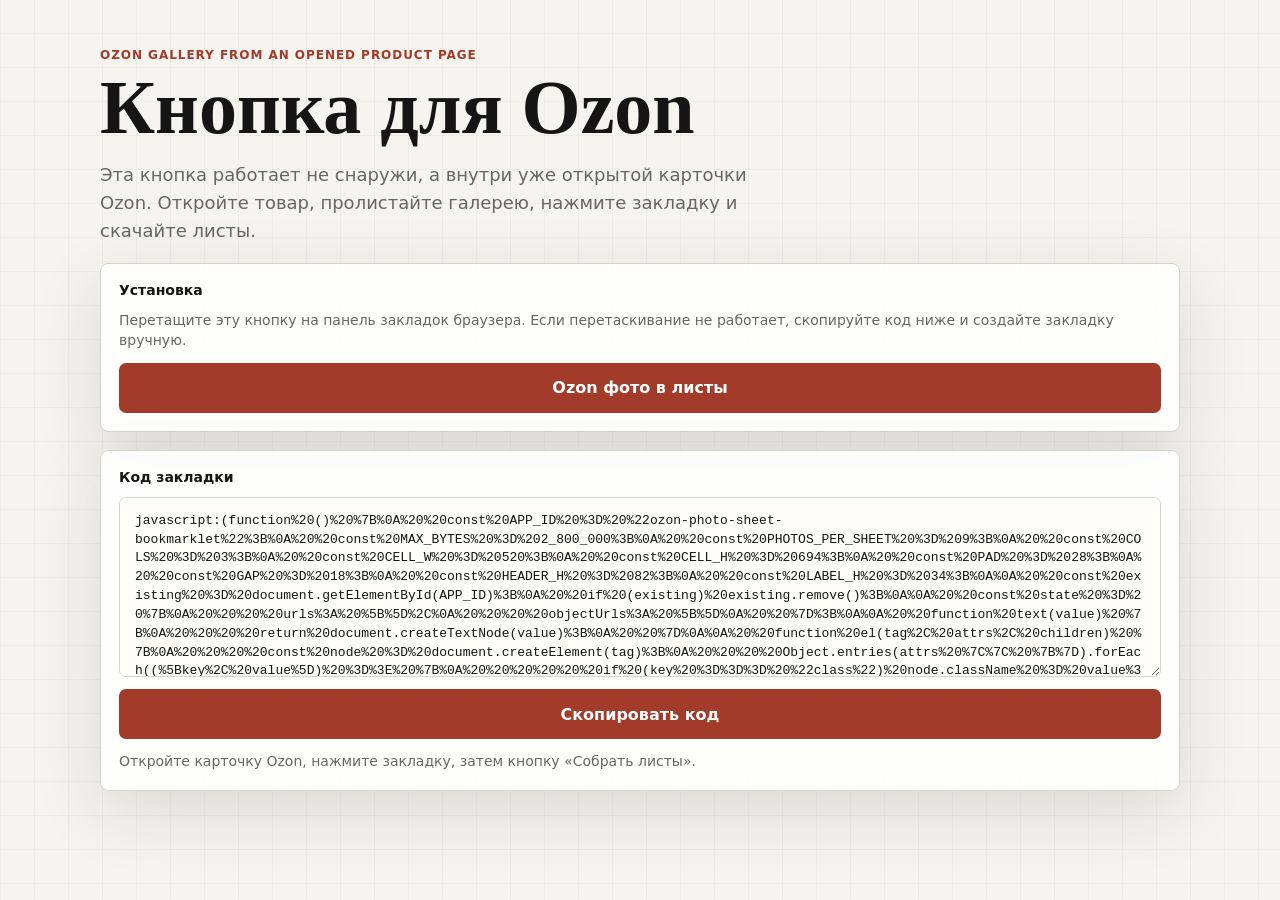
==== ozon-bookmarklet.html @ d24d4fb4 "Add Ozon bookmarklet prototype" ====
<!doctype html>
<html lang="ru">
  <head>
    <meta charset="utf-8">
    <meta name="viewport" content="width=device-width, initial-scale=1">
    <title>Ozon Bookmarklet</title>
    <link rel="stylesheet" href="styles.css">
  </head>
  <body>
    <main class="app-shell">
      <section class="workspace">
        <div class="intro">
          <p class="kicker">Ozon gallery from an opened product page</p>
          <h1>Кнопка для Ozon</h1>
          <p class="lead">
            Эта кнопка работает не снаружи, а внутри уже открытой карточки Ozon.
            Откройте товар, пролистайте галерею, нажмите закладку и скачайте листы.
          </p>
        </div>

        <section class="control-panel">
          <label>Установка</label>
          <p class="hint">
            Перетащите эту кнопку на панель закладок браузера. Если перетаскивание не работает,
            скопируйте код ниже и создайте закладку вручную.
          </p>
          <a id="bookmarklet-link" class="download-link" href="#">Ozon фото в листы</a>
        </section>

        <section class="control-panel">
          <label for="bookmarklet-code">Код закладки</label>
          <textarea id="bookmarklet-code" readonly rows="8"></textarea>
          <button id="copy-button" type="button">Скопировать код</button>
          <p id="copy-status" class="hint">Откройте карточку Ozon, нажмите закладку, затем кнопку «Собрать листы».</p>
        </section>
      </section>
    </main>

    <script src="ozon-bookmarklet-page.js"></script>
  </body>
</html>
---- styles.css ----
:root {
  --bg: #f5f4ef;
  --ink: #151515;
  --muted: #68665f;
  --panel: #ffffff;
  --line: #d9d4ca;
  --accent: #a23b2a;
  --accent-dark: #7f2a1e;
  --focus: #1f6feb;
  --shadow: 0 20px 70px rgba(39, 34, 24, 0.12);
}

* {
  box-sizing: border-box;
}

body {
  margin: 0;
  min-height: 100vh;
  background:
    linear-gradient(90deg, rgba(21, 21, 21, 0.035) 1px, transparent 1px),
    linear-gradient(0deg, rgba(21, 21, 21, 0.035) 1px, transparent 1px),
    var(--bg);
  background-size: 34px 34px;
  color: var(--ink);
  font-family: Inter, ui-sans-serif, system-ui, -apple-system, BlinkMacSystemFont, "Segoe UI", sans-serif;
}

button,
input,
.download-link {
  font: inherit;
}

.app-shell {
  width: min(1080px, calc(100% - 28px));
  margin: 0 auto;
  padding: 48px 0;
}

.workspace {
  display: grid;
  gap: 18px;
}

.intro {
  max-width: 780px;
}

.kicker {
  margin: 0 0 10px;
  color: var(--accent);
  font-size: 12px;
  font-weight: 800;
  letter-spacing: 0.08em;
  text-transform: uppercase;
}

h1 {
  margin: 0;
  font-family: Georgia, "Times New Roman", serif;
  font-size: clamp(38px, 6vw, 76px);
  line-height: 0.94;
  letter-spacing: 0;
}

.lead {
  max-width: 660px;
  margin: 18px 0 0;
  color: var(--muted);
  font-size: 18px;
  line-height: 1.55;
}

.control-panel,
.status-panel,
.sheet-card {
  border: 1px solid var(--line);
  border-radius: 8px;
  background: rgba(255, 255, 255, 0.88);
  box-shadow: var(--shadow);
}

.control-panel {
  display: grid;
  gap: 12px;
  padding: 18px;
}

label {
  font-size: 14px;
  font-weight: 800;
}

.input-row {
  display: grid;
  grid-template-columns: 1fr auto;
  gap: 10px;
}

input {
  width: 100%;
  min-width: 0;
  border: 1px solid var(--line);
  border-radius: 7px;
  padding: 14px 15px;
  background: #fffdf8;
  color: var(--ink);
  outline: none;
}

textarea {
  width: 100%;
  min-width: 0;
  resize: vertical;
  border: 1px solid var(--line);
  border-radius: 7px;
  padding: 14px 15px;
  background: #fffdf8;
  color: var(--ink);
  font: 13px/1.45 ui-monospace, SFMono-Regular, Consolas, "Liberation Mono", monospace;
  outline: none;
}

input:focus {
  border-color: var(--focus);
  box-shadow: 0 0 0 3px rgba(31, 111, 235, 0.16);
}

button,
.download-link {
  display: inline-flex;
  align-items: center;
  justify-content: center;
  border: 0;
  border-radius: 7px;
  padding: 0 20px;
  min-height: 50px;
  background: var(--accent);
  color: #fff;
  font-weight: 800;
  text-decoration: none;
  cursor: pointer;
}

button:hover,
.download-link:hover {
  background: var(--accent-dark);
}

button:disabled {
  cursor: not-allowed;
  opacity: 0.55;
}

.download-link:focus-visible,
button:focus-visible {
  outline: 3px solid rgba(31, 111, 235, 0.42);
  outline-offset: 2px;
}

.hint {
  margin: 0;
  color: var(--muted);
  font-size: 14px;
  line-height: 1.45;
}

.status-panel {
  padding: 14px 18px 16px;
}

.status {
  color: var(--muted);
  font-size: 15px;
  line-height: 1.45;
}

.meter {
  height: 7px;
  margin-top: 12px;
  overflow: hidden;
  border-radius: 999px;
  background: #e8e2d7;
}

.meter-fill {
  width: 0;
  height: 100%;
  background: var(--accent);
  transition: width 180ms ease;
}

.results {
  display: grid;
  gap: 18px;
}

.download-all {
  justify-self: start;
}

.sheet-card {
  display: grid;
  gap: 14px;
  padding: 14px;
}

.sheet-card header {
  display: flex;
  align-items: center;
  justify-content: space-between;
  gap: 14px;
}

.sheet-title {
  margin: 0;
  font-size: 16px;
  font-weight: 900;
}

.sheet-meta {
  margin: 4px 0 0;
  color: var(--muted);
  font-size: 13px;
}

.sheet-card img {
  width: 100%;
  height: auto;
  border: 1px solid var(--line);
  border-radius: 6px;
  background: #fff;
}

.error {
  color: #8e1f12;
}

@media (max-width: 720px) {
  .app-shell {
    width: min(100% - 18px, 1080px);
    padding: 28px 0;
  }

  .input-row,
  .sheet-card header {
    grid-template-columns: 1fr;
    display: grid;
  }

  button {
    width: 100%;
  }
}
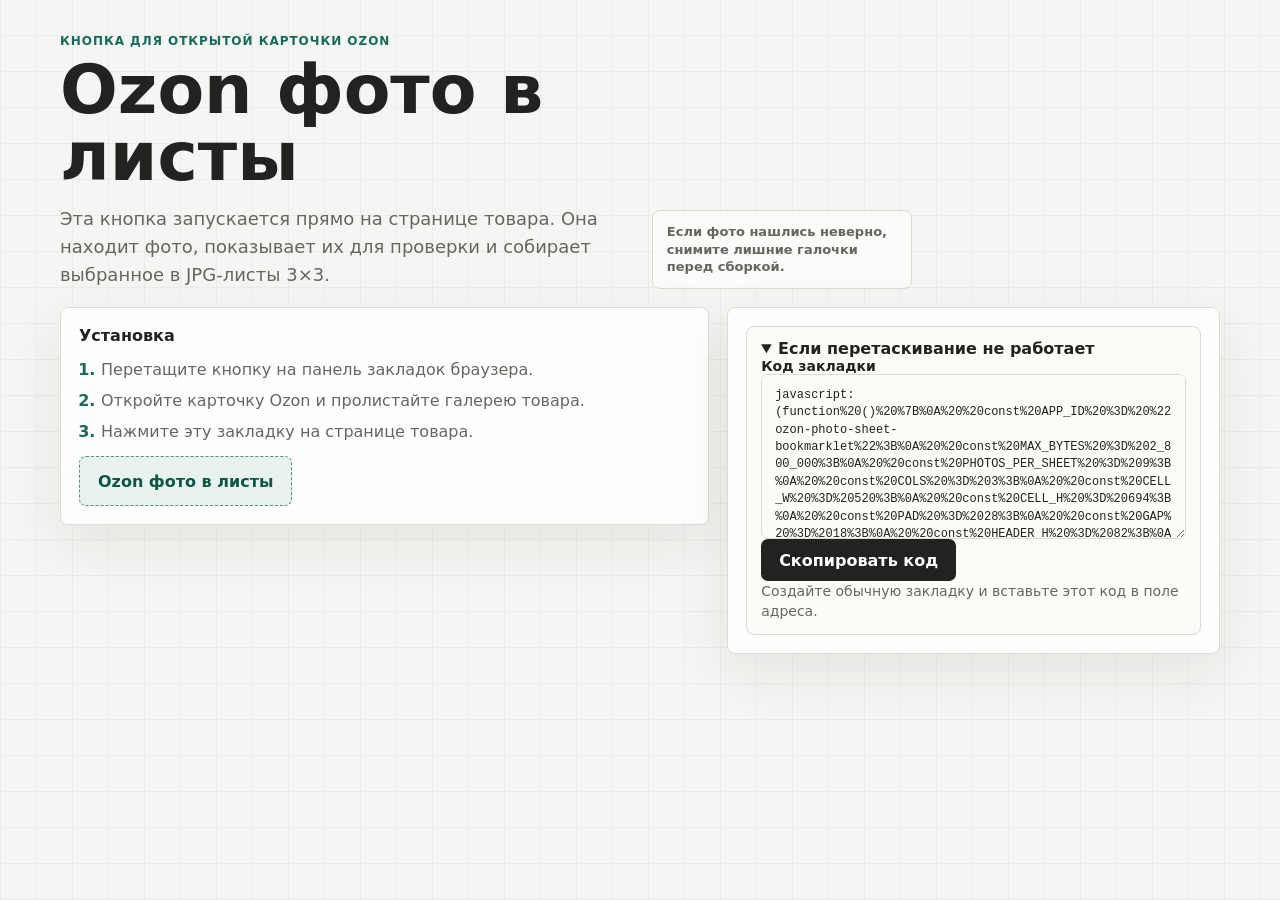
==== commit 321294f1: "Unify WB and Ozon photo sheet tool" ====
--- a/ozon-bookmarklet.html
+++ b/ozon-bookmarklet.html
@@ -3,35 +3,46 @@
   <head>
     <meta charset="utf-8">
     <meta name="viewport" content="width=device-width, initial-scale=1">
-    <title>Ozon Bookmarklet</title>
+    <title>Ozon фото в листы</title>
     <link rel="stylesheet" href="styles.css">
   </head>
   <body>
     <main class="app-shell">
-      <section class="workspace">
-        <div class="intro">
-          <p class="kicker">Ozon gallery from an opened product page</p>
-          <h1>Кнопка для Ozon</h1>
+      <section class="tool-head" aria-labelledby="page-title">
+        <div>
+          <p class="kicker">Кнопка для открытой карточки Ozon</p>
+          <h1 id="page-title">Ozon фото в листы</h1>
           <p class="lead">
-            Эта кнопка работает не снаружи, а внутри уже открытой карточки Ozon.
-            Откройте товар, пролистайте галерею, нажмите закладку и скачайте листы.
+            Эта кнопка запускается прямо на странице товара. Она находит фото,
+            показывает их для проверки и собирает выбранное в JPG-листы 3×3.
           </p>
         </div>
+        <p class="head-note">Если фото нашлись неверно, снимите лишние галочки перед сборкой.</p>
+      </section>
 
-        <section class="control-panel">
-          <label>Установка</label>
-          <p class="hint">
-            Перетащите эту кнопку на панель закладок браузера. Если перетаскивание не работает,
-            скопируйте код ниже и создайте закладку вручную.
-          </p>
-          <a id="bookmarklet-link" class="download-link" href="#">Ozon фото в листы</a>
+      <section class="tool-grid">
+        <section class="work-panel">
+          <div class="ozon-steps">
+            <p class="panel-title">Установка</p>
+            <ol class="steps">
+              <li>Перетащите кнопку на панель закладок браузера.</li>
+              <li>Откройте карточку Ozon и пролистайте галерею товара.</li>
+              <li>Нажмите эту закладку на странице товара.</li>
+            </ol>
+            <a id="bookmarklet-link" class="bookmarklet-button" href="#">Ozon фото в листы</a>
+          </div>
         </section>
 
-        <section class="control-panel">
-          <label for="bookmarklet-code">Код закладки</label>
-          <textarea id="bookmarklet-code" readonly rows="8"></textarea>
-          <button id="copy-button" type="button">Скопировать код</button>
-          <p id="copy-status" class="hint">Откройте карточку Ozon, нажмите закладку, затем кнопку «Собрать листы».</p>
+        <section class="work-panel">
+          <details class="compact-details" open>
+            <summary>Если перетаскивание не работает</summary>
+            <label for="bookmarklet-code">Код закладки</label>
+            <textarea id="bookmarklet-code" readonly rows="8"></textarea>
+            <button id="copy-button" class="secondary-action" type="button">Скопировать код</button>
+            <p id="copy-status" class="hint">
+              Создайте обычную закладку и вставьте этот код в поле адреса.
+            </p>
+          </details>
         </section>
       </section>
     </main>
--- a/styles.css
+++ b/styles.css
@@ -1,161 +1,269 @@
 :root {
-  --bg: #f5f4ef;
-  --ink: #151515;
-  --muted: #68665f;
+  --bg: #f5f6f3;
+  --ink: #20231f;
+  --muted: #62685f;
   --panel: #ffffff;
-  --line: #d9d4ca;
-  --accent: #a23b2a;
-  --accent-dark: #7f2a1e;
-  --focus: #1f6feb;
-  --shadow: 0 20px 70px rgba(39, 34, 24, 0.12);
+  --line: #d8ddd2;
+  --accent: #176b5b;
+  --accent-dark: #0f5548;
+  --warning: #b7791f;
+  --warning-soft: #fbf4e4;
+  --danger: #9f2418;
+  --paper: #fbfcf8;
+  --focus: #176b5b;
+  --shadow: 0 18px 55px rgba(32, 35, 31, 0.08);
 }
 
 * {
   box-sizing: border-box;
 }
 
+html {
+  min-width: 320px;
+}
+
 body {
   margin: 0;
   min-height: 100vh;
   background:
-    linear-gradient(90deg, rgba(21, 21, 21, 0.035) 1px, transparent 1px),
-    linear-gradient(0deg, rgba(21, 21, 21, 0.035) 1px, transparent 1px),
+    linear-gradient(90deg, rgba(32, 35, 31, 0.045) 1px, transparent 1px),
+    linear-gradient(0deg, rgba(32, 35, 31, 0.045) 1px, transparent 1px),
     var(--bg);
-  background-size: 34px 34px;
+  background-size: 36px 36px;
   color: var(--ink);
-  font-family: Inter, ui-sans-serif, system-ui, -apple-system, BlinkMacSystemFont, "Segoe UI", sans-serif;
+  font-family: Inter, "Segoe UI", system-ui, -apple-system, BlinkMacSystemFont, sans-serif;
 }
 
 button,
 input,
-.download-link {
+textarea,
+.download-link,
+.bookmarklet-button {
   font: inherit;
 }
 
+button,
+.download-link,
+.bookmarklet-button {
+  -webkit-tap-highlight-color: transparent;
+}
+
 .app-shell {
-  width: min(1080px, calc(100% - 28px));
+  width: min(1160px, calc(100% - 28px));
   margin: 0 auto;
-  padding: 48px 0;
-}
-
-.workspace {
-  display: grid;
-  gap: 18px;
-}
-
-.intro {
-  max-width: 780px;
+  padding: 34px 0 42px;
+}
+
+.tool-head {
+  display: grid;
+  grid-template-columns: minmax(0, 1fr) auto;
+  align-items: end;
+  gap: 24px;
+  padding: 0 0 18px;
 }
 
 .kicker {
-  margin: 0 0 10px;
+  margin: 0 0 9px;
   color: var(--accent);
   font-size: 12px;
-  font-weight: 800;
+  font-weight: 900;
   letter-spacing: 0.08em;
   text-transform: uppercase;
 }
 
 h1 {
-  margin: 0;
-  font-family: Georgia, "Times New Roman", serif;
-  font-size: clamp(38px, 6vw, 76px);
-  line-height: 0.94;
+  max-width: 820px;
+  margin: 0;
+  font-family: Manrope, Inter, "Segoe UI", system-ui, sans-serif;
+  font-size: clamp(34px, 5.6vw, 68px);
+  font-weight: 900;
+  line-height: 0.98;
   letter-spacing: 0;
 }
 
 .lead {
-  max-width: 660px;
-  margin: 18px 0 0;
-  color: var(--muted);
-  font-size: 18px;
+  max-width: 760px;
+  margin: 15px 0 0;
+  color: var(--muted);
+  font-size: clamp(16px, 2vw, 18px);
   line-height: 1.55;
 }
 
-.control-panel,
-.status-panel,
-.sheet-card {
+.head-note {
+  width: min(260px, 100%);
+  margin: 0;
+  padding: 12px 14px;
   border: 1px solid var(--line);
   border-radius: 8px;
-  background: rgba(255, 255, 255, 0.88);
+  background: rgba(255, 255, 255, 0.64);
+  color: var(--muted);
+  font-size: 13px;
+  font-weight: 750;
+  line-height: 1.35;
+}
+
+.tool-grid {
+  display: grid;
+  grid-template-columns: minmax(0, 1.08fr) minmax(320px, 0.82fr);
+  gap: 18px;
+  align-items: start;
+}
+
+.work-panel,
+.preview-panel,
+.sheet-card,
+.help-panel {
+  border: 1px solid var(--line);
+  border-radius: 8px;
+  background: rgba(255, 255, 255, 0.92);
   box-shadow: var(--shadow);
 }
 
-.control-panel {
-  display: grid;
-  gap: 12px;
+.work-panel {
+  display: grid;
+  gap: 18px;
   padding: 18px;
 }
 
-label {
+.platform-switch {
+  display: grid;
+  grid-template-columns: 1fr 1fr;
+  gap: 6px;
+  padding: 5px;
+  border: 1px solid var(--line);
+  border-radius: 8px;
+  background: #eef1ea;
+}
+
+.platform-tab {
+  min-height: 42px;
+  border: 0;
+  border-radius: 6px;
+  background: transparent;
+  color: var(--muted);
+  font-weight: 900;
+  cursor: pointer;
+}
+
+.platform-tab.is-active {
+  background: var(--panel);
+  color: var(--ink);
+  box-shadow: 0 8px 18px rgba(32, 35, 31, 0.08);
+}
+
+.platform-panel {
+  display: grid;
+  gap: 14px;
+}
+
+.wb-form,
+.ozon-steps {
+  display: grid;
+  gap: 13px;
+}
+
+label,
+.panel-title,
+.preview-label {
+  margin: 0;
   font-size: 14px;
-  font-weight: 800;
+  font-weight: 900;
+}
+
+.panel-title {
+  font-size: 16px;
 }
 
 .input-row {
   display: grid;
-  grid-template-columns: 1fr auto;
+  grid-template-columns: minmax(0, 1fr) auto;
   gap: 10px;
 }
 
-input {
-  width: 100%;
-  min-width: 0;
-  border: 1px solid var(--line);
-  border-radius: 7px;
-  padding: 14px 15px;
-  background: #fffdf8;
-  color: var(--ink);
-  outline: none;
-}
-
+input,
 textarea {
   width: 100%;
   min-width: 0;
+  border: 1px solid var(--line);
+  border-radius: 7px;
+  background: var(--paper);
+  color: var(--ink);
+  outline: none;
+}
+
+input {
+  min-height: 52px;
+  padding: 14px 15px;
+}
+
+textarea {
   resize: vertical;
-  border: 1px solid var(--line);
-  border-radius: 7px;
-  padding: 14px 15px;
-  background: #fffdf8;
-  color: var(--ink);
-  font: 13px/1.45 ui-monospace, SFMono-Regular, Consolas, "Liberation Mono", monospace;
-  outline: none;
-}
-
-input:focus {
+  padding: 12px 13px;
+  font: 12px/1.45 ui-monospace, SFMono-Regular, Consolas, "Liberation Mono", monospace;
+}
+
+input:focus,
+textarea:focus {
   border-color: var(--focus);
-  box-shadow: 0 0 0 3px rgba(31, 111, 235, 0.16);
-}
-
-button,
-.download-link {
+  box-shadow: 0 0 0 3px rgba(23, 107, 91, 0.16);
+}
+
+.primary-action,
+.secondary-action,
+.download-link,
+.bookmarklet-button {
   display: inline-flex;
   align-items: center;
   justify-content: center;
+  min-height: 50px;
   border: 0;
   border-radius: 7px;
-  padding: 0 20px;
-  min-height: 50px;
+  padding: 0 18px;
   background: var(--accent);
   color: #fff;
-  font-weight: 800;
+  font-weight: 900;
   text-decoration: none;
   cursor: pointer;
-}
-
-button:hover,
+  white-space: nowrap;
+}
+
+.secondary-action {
+  min-height: 42px;
+  justify-self: start;
+  background: var(--ink);
+}
+
+.bookmarklet-button {
+  justify-self: start;
+  border: 1px dashed rgba(23, 107, 91, 0.72);
+  background: #e8f2ee;
+  color: var(--accent-dark);
+  cursor: grab;
+}
+
+.primary-action:hover,
 .download-link:hover {
   background: var(--accent-dark);
 }
 
+.secondary-action:hover {
+  background: #11130f;
+}
+
+.bookmarklet-button:hover {
+  background: #dcece7;
+}
+
 button:disabled {
   cursor: not-allowed;
-  opacity: 0.55;
+  opacity: 0.58;
 }
 
 .download-link:focus-visible,
-button:focus-visible {
-  outline: 3px solid rgba(31, 111, 235, 0.42);
+.bookmarklet-button:focus-visible,
+button:focus-visible,
+summary:focus-visible {
+  outline: 3px solid rgba(23, 107, 91, 0.34);
   outline-offset: 2px;
 }
 
@@ -166,8 +274,45 @@
   line-height: 1.45;
 }
 
+.steps {
+  display: grid;
+  gap: 8px;
+  margin: 0;
+  padding-left: 22px;
+  color: var(--muted);
+  line-height: 1.45;
+}
+
+.steps li::marker {
+  color: var(--accent);
+  font-weight: 900;
+}
+
+.compact-details,
+.help-panel {
+  padding: 12px 14px;
+  border: 1px solid var(--line);
+  border-radius: 8px;
+  background: #fbfcf8;
+}
+
+.compact-details summary,
+.help-panel summary {
+  cursor: pointer;
+  color: var(--ink);
+  font-weight: 900;
+}
+
+.compact-details[open] {
+  display: grid;
+  gap: 10px;
+}
+
 .status-panel {
-  padding: 14px 18px 16px;
+  padding: 12px 14px 14px;
+  border: 1px solid var(--line);
+  border-radius: 8px;
+  background: #fbfcf8;
 }
 
 .status {
@@ -178,10 +323,10 @@
 
 .meter {
   height: 7px;
-  margin-top: 12px;
+  margin-top: 11px;
   overflow: hidden;
   border-radius: 999px;
-  background: #e8e2d7;
+  background: #e8ede3;
 }
 
 .meter-fill {
@@ -191,9 +336,67 @@
   transition: width 180ms ease;
 }
 
+.preview-panel {
+  position: sticky;
+  top: 18px;
+  display: grid;
+  gap: 14px;
+  padding: 16px;
+}
+
+.preview-copy {
+  display: grid;
+  gap: 4px;
+}
+
+.plan-summary {
+  margin: 0;
+  color: var(--muted);
+  font-size: 14px;
+  line-height: 1.45;
+}
+
+.sheet-preview {
+  display: grid;
+  grid-template-columns: repeat(3, minmax(0, 1fr));
+  gap: 8px;
+  padding: 10px;
+  border: 1px solid var(--line);
+  border-radius: 8px;
+  background:
+    linear-gradient(180deg, rgba(255, 255, 255, 0.88), rgba(255, 255, 255, 0.6)),
+    #eef1ea;
+}
+
+.preview-cell {
+  display: flex;
+  align-items: center;
+  justify-content: center;
+  aspect-ratio: 3 / 4;
+  min-width: 0;
+  overflow: hidden;
+  border: 1px solid #cfd6c8;
+  border-radius: 5px;
+  background:
+    linear-gradient(145deg, rgba(23, 107, 91, 0.12), rgba(183, 121, 31, 0.08)),
+    #fff;
+  color: rgba(32, 35, 31, 0.42);
+  font-family: ui-monospace, SFMono-Regular, Consolas, "Liberation Mono", monospace;
+  font-size: 13px;
+  font-weight: 800;
+}
+
+.preview-cell img {
+  width: 100%;
+  height: 100%;
+  object-fit: cover;
+  display: block;
+}
+
 .results {
   display: grid;
-  gap: 18px;
+  gap: 16px;
+  margin-top: 18px;
 }
 
 .download-all {
@@ -233,23 +436,93 @@
   background: #fff;
 }
 
+.help-panel {
+  margin-top: 18px;
+}
+
+.help-grid {
+  display: grid;
+  grid-template-columns: 1fr 1fr;
+  gap: 18px;
+  margin-top: 12px;
+}
+
+.help-grid p {
+  margin: 0;
+  color: var(--muted);
+  font-size: 14px;
+  line-height: 1.5;
+}
+
 .error {
-  color: #8e1f12;
-}
-
-@media (max-width: 720px) {
+  color: var(--danger);
+}
+
+.warning-note {
+  color: var(--warning);
+}
+
+[hidden] {
+  display: none !important;
+}
+
+@media (max-width: 900px) {
+  .tool-head,
+  .tool-grid,
+  .help-grid {
+    grid-template-columns: 1fr;
+  }
+
+  .head-note {
+    width: 100%;
+  }
+
+  .preview-panel {
+    position: static;
+  }
+}
+
+@media (max-width: 620px) {
   .app-shell {
-    width: min(100% - 18px, 1080px);
-    padding: 28px 0;
+    width: min(100% - 18px, 1160px);
+    padding: 24px 0 32px;
+  }
+
+  .tool-head {
+    gap: 16px;
+  }
+
+  .work-panel,
+  .preview-panel,
+  .sheet-card {
+    padding: 12px;
   }
 
   .input-row,
   .sheet-card header {
+    display: grid;
     grid-template-columns: 1fr;
-    display: grid;
-  }
-
-  button {
+  }
+
+  .primary-action,
+  .download-link {
     width: 100%;
   }
-}
+
+  .bookmarklet-button,
+  .secondary-action {
+    width: 100%;
+    white-space: normal;
+    text-align: center;
+  }
+
+  .platform-tab {
+    min-height: 40px;
+    font-size: 14px;
+  }
+
+  .sheet-preview {
+    gap: 6px;
+    padding: 8px;
+  }
+}
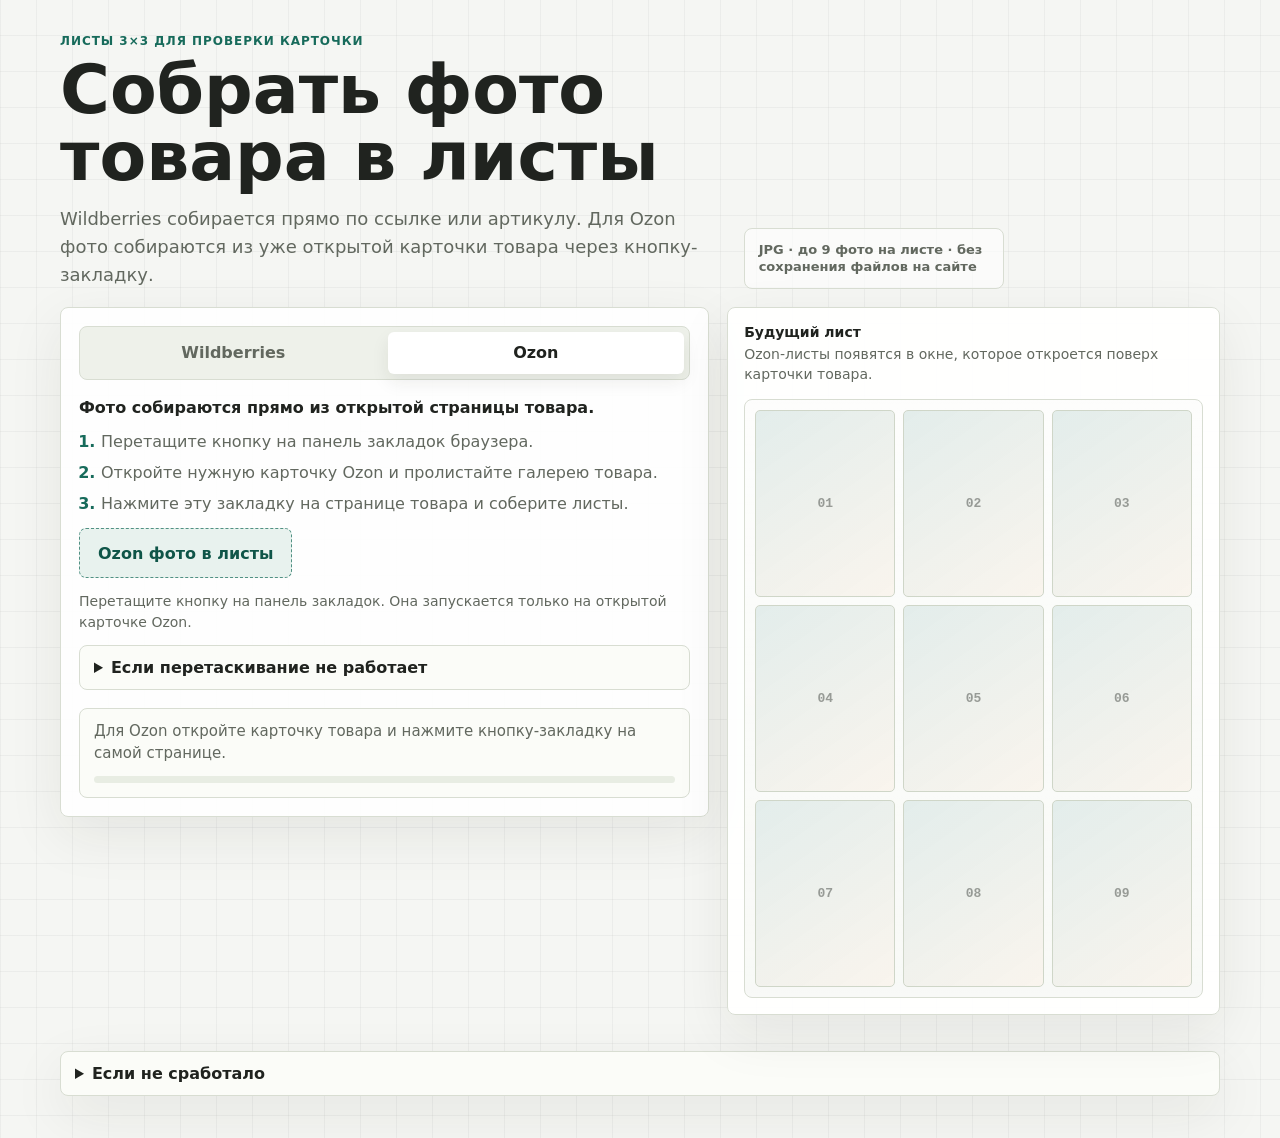
==== commit 7af47509: "Point old Ozon page to unified tool" ====
--- a/ozon-bookmarklet.html
+++ b/ozon-bookmarklet.html
@@ -3,50 +3,25 @@
   <head>
     <meta charset="utf-8">
     <meta name="viewport" content="width=device-width, initial-scale=1">
-    <title>Ozon фото в листы</title>
+    <meta http-equiv="refresh" content="0; url=./#ozon">
+    <title>Переход к Ozon-разделу</title>
+    <link rel="canonical" href="./#ozon">
     <link rel="stylesheet" href="styles.css">
   </head>
   <body>
     <main class="app-shell">
-      <section class="tool-head" aria-labelledby="page-title">
-        <div>
-          <p class="kicker">Кнопка для открытой карточки Ozon</p>
-          <h1 id="page-title">Ozon фото в листы</h1>
-          <p class="lead">
-            Эта кнопка запускается прямо на странице товара. Она находит фото,
-            показывает их для проверки и собирает выбранное в JPG-листы 3×3.
-          </p>
-        </div>
-        <p class="head-note">Если фото нашлись неверно, снимите лишние галочки перед сборкой.</p>
-      </section>
-
-      <section class="tool-grid">
-        <section class="work-panel">
-          <div class="ozon-steps">
-            <p class="panel-title">Установка</p>
-            <ol class="steps">
-              <li>Перетащите кнопку на панель закладок браузера.</li>
-              <li>Откройте карточку Ozon и пролистайте галерею товара.</li>
-              <li>Нажмите эту закладку на странице товара.</li>
-            </ol>
-            <a id="bookmarklet-link" class="bookmarklet-button" href="#">Ozon фото в листы</a>
-          </div>
-        </section>
-
-        <section class="work-panel">
-          <details class="compact-details" open>
-            <summary>Если перетаскивание не работает</summary>
-            <label for="bookmarklet-code">Код закладки</label>
-            <textarea id="bookmarklet-code" readonly rows="8"></textarea>
-            <button id="copy-button" class="secondary-action" type="button">Скопировать код</button>
-            <p id="copy-status" class="hint">
-              Создайте обычную закладку и вставьте этот код в поле адреса.
-            </p>
-          </details>
-        </section>
+      <section class="work-panel">
+        <p class="kicker">Ozon теперь на главной странице</p>
+        <h1>Переходим к Ozon-разделу</h1>
+        <p class="lead">
+          Инструмент теперь собран на одной странице. Если переход не сработал,
+          откройте главную страницу и выберите Ozon.
+        </p>
+        <a class="download-link" href="./#ozon">Открыть Ozon-раздел</a>
       </section>
     </main>
-
-    <script src="ozon-bookmarklet-page.js"></script>
+    <script>
+      window.location.replace("./#ozon");
+    </script>
   </body>
 </html>
